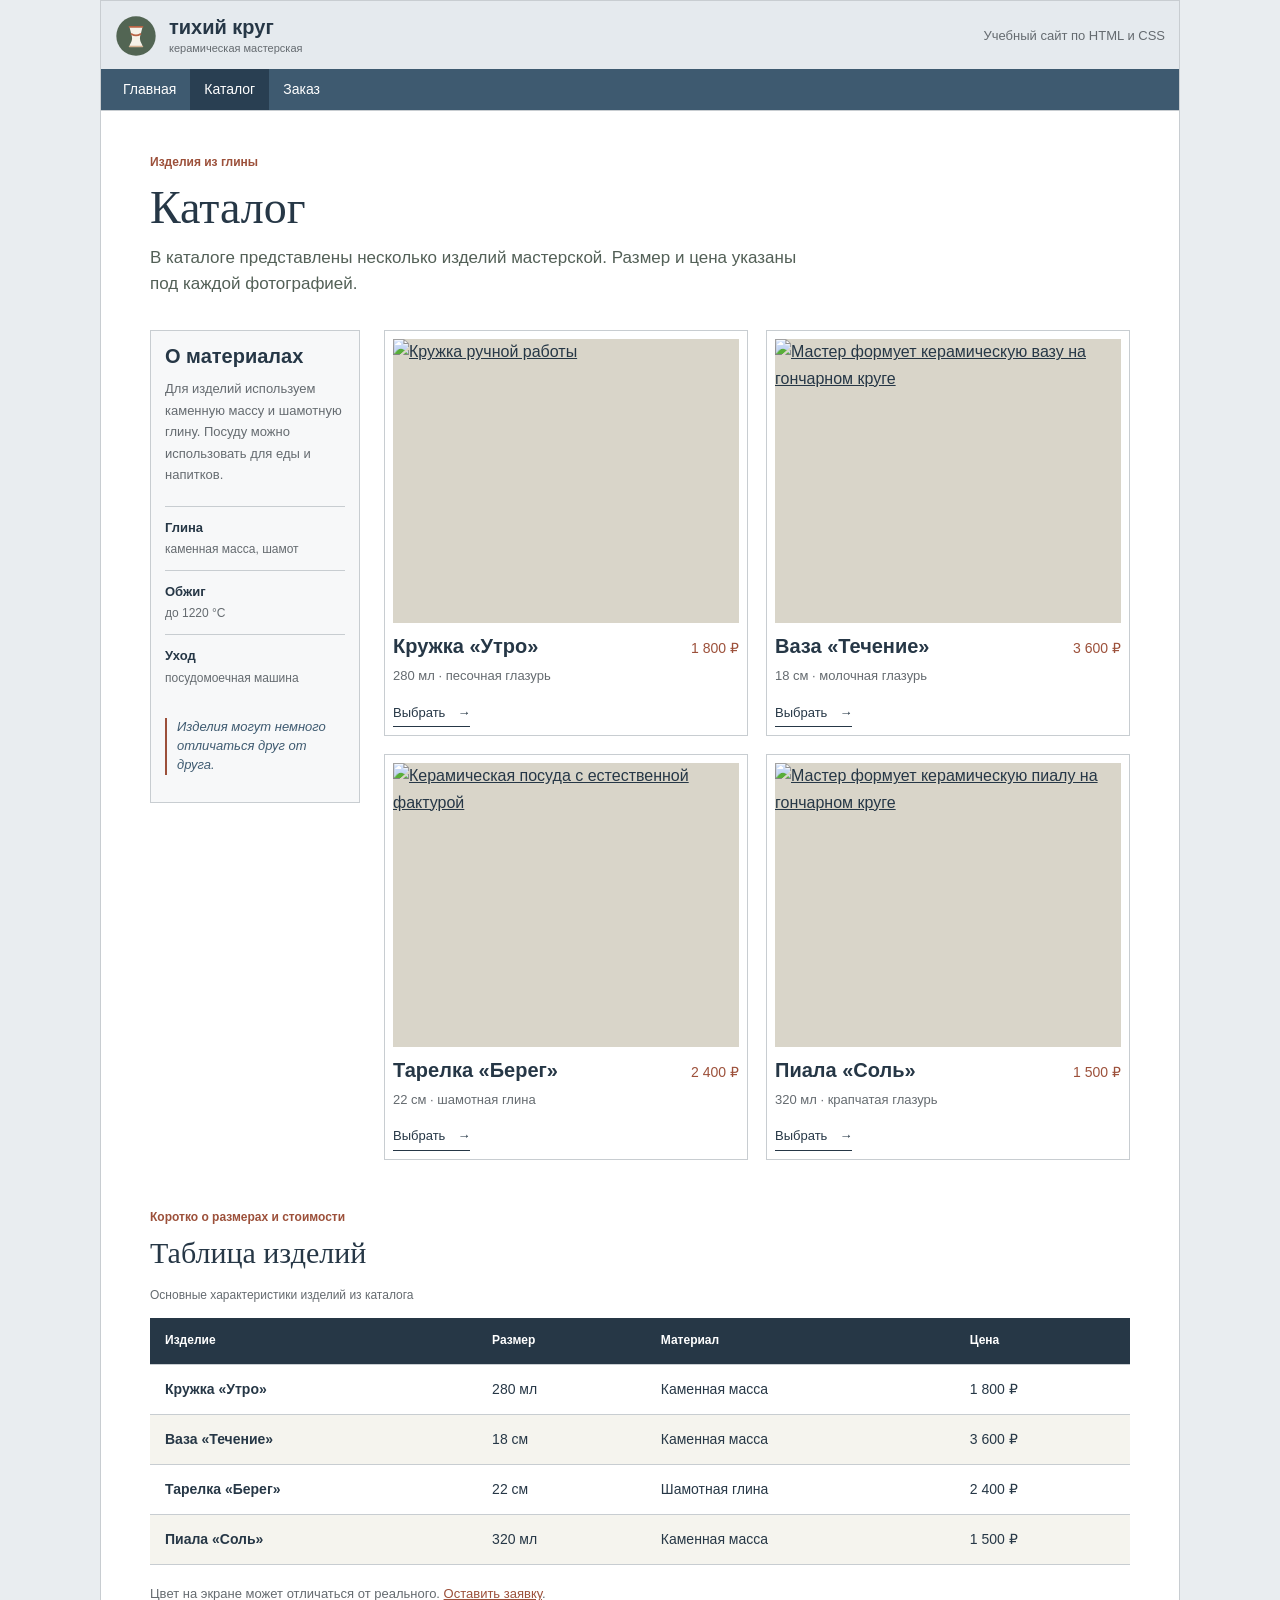
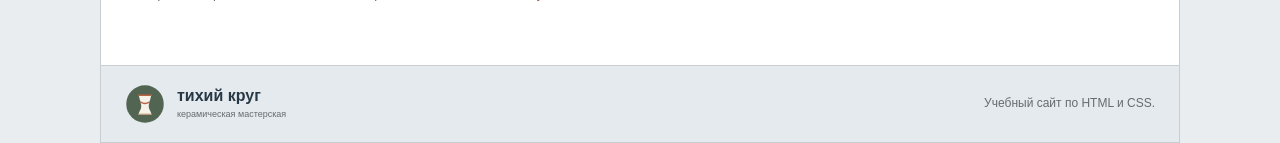
==== catalog.html @ 4a0a4d2e "Init commit" ====
<!doctype html>
<html lang="ru">
<head>
	<meta charset="utf-8">
	<meta name="viewport" content="width=device-width, initial-scale=1">
	<meta name="description" content="Каталог керамики мастерской Тихий круг: кружки, вазы и тарелки.">
	<title>Каталог — Тихий круг</title>
	<link rel="stylesheet" href="styles.css">
</head>
<body>
	<a class="skip-link" href="#main">Перейти к содержимому</a>
	<div class="site-shell">
		<header class="site-header">
			<a class="brand" href="index.html" aria-label="Тихий круг — главная">
				<img src="logo.svg" alt="Логотип мастерской Тихий круг" width="48" height="48">
				<span class="brand-name">тихий круг<small>керамическая мастерская</small></span>
			</a>
			<p class="header-note">Учебный сайт по HTML и CSS</p>
			<nav class="main-nav" aria-label="Главное меню">
				<a href="index.html">Главная</a>
				<a href="catalog.html" aria-current="page">Каталог</a>
				<a href="orders.html">Заказ</a>
			</nav>
		</header>

		<main id="main" class="section-wrap page-content">
			<div class="page-heading">
				<p class="eyebrow">Изделия из глины</p>
				<h1>Каталог</h1>
				<p class="page-lead">В каталоге представлены несколько изделий мастерской. Размер и цена указаны под каждой фотографией.</p>
			</div>

			<div class="catalog-layout">
				<aside class="catalog-aside" aria-label="О коллекции">
					<h2>О материалах</h2>
					  <p>Для изделий используем каменную массу и шамотную глину. Посуду можно использовать для еды и напитков.</p>
					<dl class="material-list">
						<div><dt>Глина</dt><dd>каменная масса, шамот</dd></div>
						<div><dt>Обжиг</dt><dd>до 1220 °C</dd></div>
						<div><dt>Уход</dt><dd>посудомоечная машина</dd></div>
					</dl>
					  <p class="aside-note">Изделия могут немного отличаться друг от друга.</p>
				</aside>

				<div class="catalog-main">
					<div class="product-grid catalog-grid">
						<article class="product-card" id="cup" data-kind="catalog">
							<a class="product-image-link" href="orders.html?item=cup" aria-label="Заказать кружку «Утро»">
								<img src="https://images.unsplash.com/photo-1572119865084-43c285814d63?auto=format&amp;fit=crop&amp;w=900&amp;q=85" alt="Кружка ручной работы">
							</a>
							<div class="product-meta"><h2>Кружка «Утро»</h2><span>1 800 ₽</span></div>
							<p>280 мл · песочная глазурь</p>
							<a class="text-link" href="orders.html?item=cup">Выбрать <span aria-hidden="true">→</span></a>
						</article>
						<article class="product-card" id="vase" data-kind="catalog">
							<a class="product-image-link" href="orders.html?item=vase" aria-label="Заказать вазу «Течение»">
								<img src="https://images.unsplash.com/photo-1493106641515-6b5631de4bb9?auto=format&amp;fit=crop&amp;w=900&amp;q=85" alt="Мастер формует керамическую вазу на гончарном круге">
							</a>
							<div class="product-meta"><h2>Ваза «Течение»</h2><span>3 600 ₽</span></div>
							<p>18 см · молочная глазурь</p>
							<a class="text-link" href="orders.html?item=vase">Выбрать <span aria-hidden="true">→</span></a>
						</article>
						<article class="product-card" id="plate" data-kind="catalog">
							<a class="product-image-link" href="orders.html?item=plate" aria-label="Заказать тарелку «Берег»">
								<img src="https://images.unsplash.com/photo-1578749556568-bc2c40e68b61?auto=format&amp;fit=crop&amp;w=900&amp;q=85" alt="Керамическая посуда с естественной фактурой">
							</a>
							<div class="product-meta"><h2>Тарелка «Берег»</h2><span>2 400 ₽</span></div>
							<p>22 см · шамотная глина</p>
							<a class="text-link" href="orders.html?item=plate">Выбрать <span aria-hidden="true">→</span></a>
						</article>
						<article class="product-card" id="bowl" data-kind="catalog">
							<a class="product-image-link" href="orders.html?item=bowl" aria-label="Заказать пиалу «Соль»">
								<img src="https://images.unsplash.com/photo-1493106641515-6b5631de4bb9?auto=format&amp;fit=crop&amp;w=900&amp;q=85" alt="Мастер формует керамическую пиалу на гончарном круге">
							</a>
							<div class="product-meta"><h2>Пиала «Соль»</h2><span>1 500 ₽</span></div>
							<p>320 мл · крапчатая глазурь</p>
							<a class="text-link" href="orders.html?item=bowl">Выбрать <span aria-hidden="true">→</span></a>
						</article>
					</div>
				</div>
			</div>

			<section class="price-section" aria-labelledby="price-title">
				<p class="eyebrow">Коротко о размерах и стоимости</p>
				<h2 id="price-title">Таблица изделий</h2>
				<div class="table-scroll">
					<table>
						<caption>Основные характеристики изделий из каталога</caption>
						<thead><tr><th scope="col">Изделие</th><th scope="col">Размер</th><th scope="col">Материал</th><th scope="col">Цена</th></tr></thead>
						<tbody>
							<tr><th scope="row">Кружка «Утро»</th><td>280 мл</td><td>Каменная масса</td><td>1 800 ₽</td></tr>
							<tr><th scope="row">Ваза «Течение»</th><td>18 см</td><td>Каменная масса</td><td>3 600 ₽</td></tr>
							<tr><th scope="row">Тарелка «Берег»</th><td>22 см</td><td>Шамотная глина</td><td>2 400 ₽</td></tr>
							<tr><th scope="row">Пиала «Соль»</th><td>320 мл</td><td>Каменная масса</td><td>1 500 ₽</td></tr>
						</tbody>
					</table>
				</div>
			</section>
			<p class="catalog-footnote">Цвет на экране может отличаться от реального. <a href="orders.html">Оставить заявку</a>.</p>
		</main>

		<footer class="site-footer">
			<a class="brand brand-footer" href="index.html"><img src="logo.svg" alt="" width="40" height="40"><span class="brand-name">тихий круг<small>керамическая мастерская</small></span></a>
			<p>Учебный сайт по HTML и CSS.</p>
		</footer>
	</div>
</body>
</html>
---- styles.css ----
:root {
  color-scheme: light;
  --ink: #263746;
  --muted: #656b70;
  --paper: #e9edf0;
  --white: #fff;
  --line: #c8cdd1;
  --moss: #3e5a70;
  --clay: #9c503a;
  --serif: Georgia, "Times New Roman", serif;
  --sans: Arial, Helvetica, sans-serif;
}

* { box-sizing: border-box; }

html { scroll-behavior: smooth; }

body {
  margin: 0;
  background: var(--paper);
  color: var(--ink);
  font-family: var(--sans);
  line-height: 1.65;
}

img { display: block; max-width: 100%; }

a { color: inherit; }

a:focus-visible, button:focus-visible, input:focus-visible, select:focus-visible, textarea:focus-visible {
  outline: 3px solid var(--clay);
  outline-offset: 3px;
}

.site-shell { width: min(100%, 1080px); margin-inline: auto; background: var(--white); border: 1px solid var(--line); }
.section-wrap { width: min(980px, calc(100% - 48px)); margin-inline: auto; }

.skip-link {
  position: fixed;
  z-index: 20;
  top: 8px;
  left: 8px;
  padding: 10px 16px;
  transform: translateY(-160%);
  background: var(--ink);
  color: white;
}

.skip-link:focus { transform: translateY(0); }

.site-header { display: flex; flex-wrap: wrap; align-items: center; gap: 12px 24px; padding: 14px; background: #e5eaee; border-bottom: 1px solid var(--line); }

.brand { display: inline-flex; align-items: center; gap: 12px; width: fit-content; text-decoration: none; }
.brand img { width: 42px; height: 42px; }
.brand-name { font: bold 20px/1.1 var(--sans); letter-spacing: 0; }
.brand-name small { display: block; margin-top: 4px; color: var(--muted); font: 11px/1.2 var(--sans); letter-spacing: 0; }
.header-note { margin: 0 0 0 auto; color: var(--muted); font-size: 13px; }
.main-nav { display: flex; flex-wrap: wrap; gap: 0; width: calc(100% + 28px); margin: 0 -14px -14px; padding: 0 8px; background: var(--moss); }
.main-nav a { padding: 9px 14px; color: white; text-decoration: none; font-size: 14px; }
.main-nav a:hover, .main-nav a[aria-current="page"] { background: #293f52; color: white; }
.main-nav a::after { display: none; }

.home-hero { position: relative; height: 400px; overflow: hidden; background: #39483e; color: white; }
.hero-image { position: absolute; inset: 0; width: 100%; height: 100%; object-fit: cover; object-position: center 54%; }
.home-hero::after { position: absolute; inset: 0; background: rgb(20 32 27 / 48%); content: ""; }
.hero-copy { position: absolute; z-index: 1; top: 50%; left: max(24px, calc((100% - 980px) / 2)); width: min(500px, calc(100% - 48px)); transform: translateY(-50%); }
.eyebrow { margin: 0 0 10px; color: var(--clay); font-size: 12px; font-weight: 700; letter-spacing: 0; }
.hero-copy .eyebrow { color: white; }
h1, h2, h3, p { margin-top: 0; }
h1, h2, blockquote { font-family: var(--serif); font-weight: 500; letter-spacing: 0; }
.hero-copy h1 { max-width: 500px; margin-bottom: 12px; font-size: 50px; line-height: 1.08; }
.hero-copy > p:not(.eyebrow) { max-width: 430px; margin-bottom: 18px; color: white; font-size: 16px; }
.button { display: inline-flex; align-items: center; justify-content: center; gap: 12px; min-height: 42px; padding: 9px 14px; border: 1px solid #888; font: bold 14px var(--sans); text-decoration: none; cursor: pointer; }
.button-light { background: var(--paper); color: var(--ink); }
.button-light:hover { background: white; }
.button-dark { background: var(--ink); color: white; }
.button-dark:hover { background: #293f52; }
.hero-caption { position: absolute; z-index: 1; right: 24px; bottom: 12px; margin: 0; color: white; font-size: 12px; }

.intro-section { display: grid; grid-template-columns: 1fr 1fr; gap: 36px; padding-block: 52px; }
.intro-section h2, .section-title-row h2, .price-section h2, .order-form-section h2, .order-aside h2 { margin-bottom: 0; font-size: 34px; line-height: 1.15; }
.intro-section h2 em { color: var(--clay); font-weight: 400; }
.intro-copy { max-width: 540px; padding-top: 4px; }
.intro-copy > p { margin-bottom: 18px; color: #4a574f; font-size: 16px; }
.value-list { display: grid; gap: 12px; margin: 0 0 24px; padding: 0; list-style: none; }
.value-list li { display: flex; gap: 16px; align-items: baseline; padding-bottom: 11px; border-bottom: 1px solid var(--line); font-size: 14px; }
.value-list li span { color: var(--clay); font: 15px var(--serif); }
.text-link { display: inline-flex; align-items: center; gap: 12px; width: fit-content; padding-block: 3px; border-bottom: 1px solid currentColor; color: var(--ink); font-size: 14px; text-decoration: none; }
.text-link:hover { color: var(--clay); }

.featured-section { padding-block: 42px; background: #f0f2f4; border-top: 1px solid var(--line); border-bottom: 1px solid var(--line); }
.section-title-row { display: flex; align-items: end; justify-content: space-between; gap: 20px; margin-bottom: 20px; }
.section-title-row .eyebrow { margin-bottom: 10px; }
.section-title-row h2 { font-size: 32px; }
.product-grid { display: grid; grid-template-columns: repeat(3, minmax(0, 1fr)); gap: 20px; }
.product-card { min-width: 0; }
.product-card { padding: 10px; border: 1px solid var(--line); background: white; }
.product-image-link { display: block; overflow: hidden; background: #d9d5c9; }
.product-image-link img { width: 100%; aspect-ratio: 1 / 0.9; object-fit: cover; }
.product-meta { display: flex; align-items: baseline; justify-content: space-between; gap: 10px; margin-top: 10px; }
.product-meta h2, .product-meta h3 { margin: 0; font: bold 18px/1.3 var(--sans); }
.product-meta span { flex: 0 0 auto; color: var(--clay); font-size: 14px; }
.product-card > p { margin: 5px 0 0; color: var(--muted); font-size: 13px; }
#main .featured-section .section-wrap .product-grid .product-card[data-kind="featured"] .product-meta h3 { color: var(--ink); }

.quote-section { padding-block: 42px; text-align: center; }
.quote-section .eyebrow { margin-bottom: 14px; }
.quote-section blockquote { max-width: 760px; margin: 0 auto 10px; color: var(--moss); font-size: 26px; line-height: 1.3; }
.quote-credit { margin: 0; color: var(--muted); font-size: 13px; }

.page-content { padding-block: 42px 60px; }
.page-heading { max-width: 760px; margin-bottom: 34px; }
.page-heading .eyebrow { margin-bottom: 10px; }
.page-heading h1 { margin-bottom: 12px; font-size: 46px; line-height: 1.1; }
.page-lead { max-width: 650px; margin-bottom: 0; color: #536057; font: 17px/1.5 var(--sans); }
.catalog-layout { display: grid; grid-template-columns: 210px minmax(0, 1fr); gap: 24px; align-items: start; }
.catalog-aside { padding: 14px; border: 1px solid var(--line); background: #f7f8f9; }
.catalog-aside h2 { margin-bottom: 10px; font: bold 20px var(--sans); }
.catalog-aside > p { color: var(--muted); font-size: 13px; }
.material-list { margin: 20px 0; }
.material-list div { padding-block: 10px; border-top: 1px solid var(--line); }
.material-list dt { font-weight: 600; font-size: 13px; }
.material-list dd { margin: 2px 0 0; color: var(--muted); font-size: 12px; }
.aside-note { padding-left: 10px; border-left: 2px solid var(--clay); color: var(--moss) !important; font: italic 14px/1.45 var(--sans); }
.catalog-grid { grid-template-columns: repeat(2, minmax(0, 1fr)); gap: 18px; }
.catalog-grid .product-card { padding: 8px; }
.catalog-grid .product-image-link img { aspect-ratio: 1 / 0.82; }
.catalog-grid .product-meta h2 { font-size: 20px; }
.catalog-grid .text-link { margin-top: 12px; font-size: 13px; }
.price-section { margin-top: 48px; }
.price-section .eyebrow { margin-bottom: 8px; }
.price-section h2 { margin-bottom: 16px; font-size: 30px; }
.table-scroll { overflow-x: auto; }
table { width: 100%; border-collapse: collapse; text-align: left; }
caption { padding: 0 0 12px; color: var(--muted); font-size: 12px; text-align: left; }
th, td { padding: 13px 15px; border-bottom: 1px solid var(--line); font-size: 14px; }
thead th { background: var(--ink); color: white; font-size: 12px; font-weight: 600; }
tbody th { font-weight: 600; }
tbody tr:nth-child(even) { background: #f5f4ee; }
.catalog-footnote { margin: 18px 0 0; color: var(--muted); font-size: 13px; }
.catalog-footnote a { color: var(--clay); }

.order-layout { display: grid; grid-template-columns: minmax(0, 1fr) minmax(280px, 0.8fr); gap: clamp(40px, 9vw, 120px); align-items: start; }
.order-form-section h2, .order-aside h2 { margin-bottom: 8px; font-size: 34px; }
.form-intro { margin-bottom: 26px; color: var(--muted); font-size: 13px; }
.order-form { display: grid; gap: 20px; }
.form-row { display: grid; gap: 7px; margin: 0; padding: 0; border: 0; }
.form-row > label, .form-row legend { font-size: 13px; font-weight: 600; }
.form-row > label span { color: var(--clay); }
.form-row input:not([type="radio"]), .form-row select, .form-row textarea { width: 100%; min-height: 46px; padding: 11px 12px; border: 1px solid #bec5bb; border-radius: 0; background: white; color: var(--ink); font: 15px var(--sans); }
.form-row textarea { resize: vertical; }
.form-row input::placeholder, .form-row textarea::placeholder { color: #89928a; }
.delivery-options { grid-template-columns: repeat(2, max-content); gap: 10px 24px; }
.delivery-options legend { grid-column: 1 / -1; margin-bottom: 2px; }
.delivery-options label, .consent-row { display: inline-flex; align-items: flex-start; gap: 8px; font-size: 13px; }
.delivery-options input, .consent-row input { accent-color: var(--moss); }
.consent-row { max-width: 440px; color: var(--muted); }
.order-form .button { justify-self: start; }
.form-note { margin: -12px 0 0; color: var(--muted); font-size: 11px; }
.order-aside { padding-top: 8px; }
.order-image { width: 100%; max-height: 330px; margin-bottom: 28px; object-fit: cover; }
.order-aside h2 { font-size: 30px; }
.steps-list { display: grid; gap: 16px; margin: 22px 0; padding: 0; list-style: none; }
.steps-list li { display: grid; grid-template-columns: 36px 1fr; gap: 12px; }
.steps-list li > span { color: var(--clay); font: 16px var(--serif); }
.steps-list strong { font: 600 14px var(--sans); }
.steps-list p { margin: 3px 0 0; color: var(--muted); font-size: 13px; }

.site-footer { display: flex; flex-wrap: wrap; align-items: center; justify-content: space-between; gap: 14px 24px; padding: 18px 24px; background: #e5eaee; color: var(--ink); border-top: 1px solid var(--line); }
.brand-footer img { width: 40px; height: 40px; }
.brand-footer .brand-name { font-size: 16px; }
.brand-footer .brand-name small { color: var(--muted); font-size: 9px; }
.site-footer > p { margin: 0; color: var(--muted); font-size: 12px; }
.site-footer > a:not(.brand) { color: #174e78; font-size: 13px; }

@media (max-width: 760px) {
  .section-wrap { width: min(100% - 32px, 560px); }
  .site-header { gap: 10px; padding: 12px; }
  .brand img { width: 42px; height: 42px; }
  .brand-name { font-size: 18px; }
  .header-note { display: none; }
  .main-nav { width: calc(100% + 24px); margin: 0 -12px -12px; }
  .home-hero { height: 360px; }
  .hero-copy { left: 20px; width: calc(100% - 40px); }
  .hero-copy h1 { font-size: 42px; }
  .hero-copy > p:not(.eyebrow) { max-width: 390px; font-size: 14px; }
  .hero-caption { right: 20px; bottom: 10px; }
  .intro-section { grid-template-columns: 1fr; gap: 18px; padding-block: 34px; }
  .intro-section h2 { font-size: 30px; }
  .featured-section { padding-block: 30px; }
  .section-title-row { align-items: start; flex-direction: column; }
  .section-title-row h2 { font-size: 28px; }
  .product-grid { grid-template-columns: repeat(2, minmax(0, 1fr)); gap: 12px; }
  .product-meta { align-items: start; flex-direction: column; gap: 3px; }
  .product-meta h2, .product-meta h3 { font-size: 16px; }
  .quote-section { padding-block: 30px; }
  .quote-section blockquote { font-size: 22px; }
  .page-content { padding-block: 30px 42px; }
  .page-heading h1 { font-size: 38px; }
  .page-heading { margin-bottom: 28px; }
  .page-lead { font-size: 16px; }
  .catalog-layout { grid-template-columns: 1fr; gap: 16px; }
  .catalog-aside { display: grid; grid-template-columns: 1fr 1fr; gap: 6px 20px; padding: 18px 0 0; }
  .catalog-aside h2, .catalog-aside > p:first-of-type { grid-column: 1 / -1; }
  .catalog-aside .material-list { margin: 0; }
  .catalog-aside .aside-note { align-self: center; }
  .catalog-grid { gap: 12px; }
  .catalog-grid .product-meta h2 { font-size: 16px; }
  .price-section { margin-top: 36px; }
  th, td { padding: 10px; font-size: 12px; }
  .order-layout { grid-template-columns: 1fr; gap: 32px; }
  .order-aside { max-width: 500px; }
  .site-footer { align-items: flex-start; flex-direction: column; gap: 10px; padding: 16px; }
}

@media (max-width: 390px) {
  .main-nav { gap: 6px 15px; }
  .main-nav a { font-size: 13px; }
  .hero-copy h1 { font-size: 38px; }
  .catalog-aside { grid-template-columns: 1fr; }
  .catalog-aside h2, .catalog-aside > p:first-of-type { grid-column: auto; }
  .catalog-aside .aside-note { margin-bottom: 0; }
  .product-meta h2, .product-meta h3 { font-size: 15px; }
}

@media print {
  body, .site-shell { background: white; }
  .site-header, .site-footer { display: none; }
  .page-content { width: 100%; padding: 0; }
}

@media (prefers-reduced-motion: reduce) {
  *, *::before, *::after { scroll-behavior: auto !important; transition-duration: 0.01ms !important; }
}
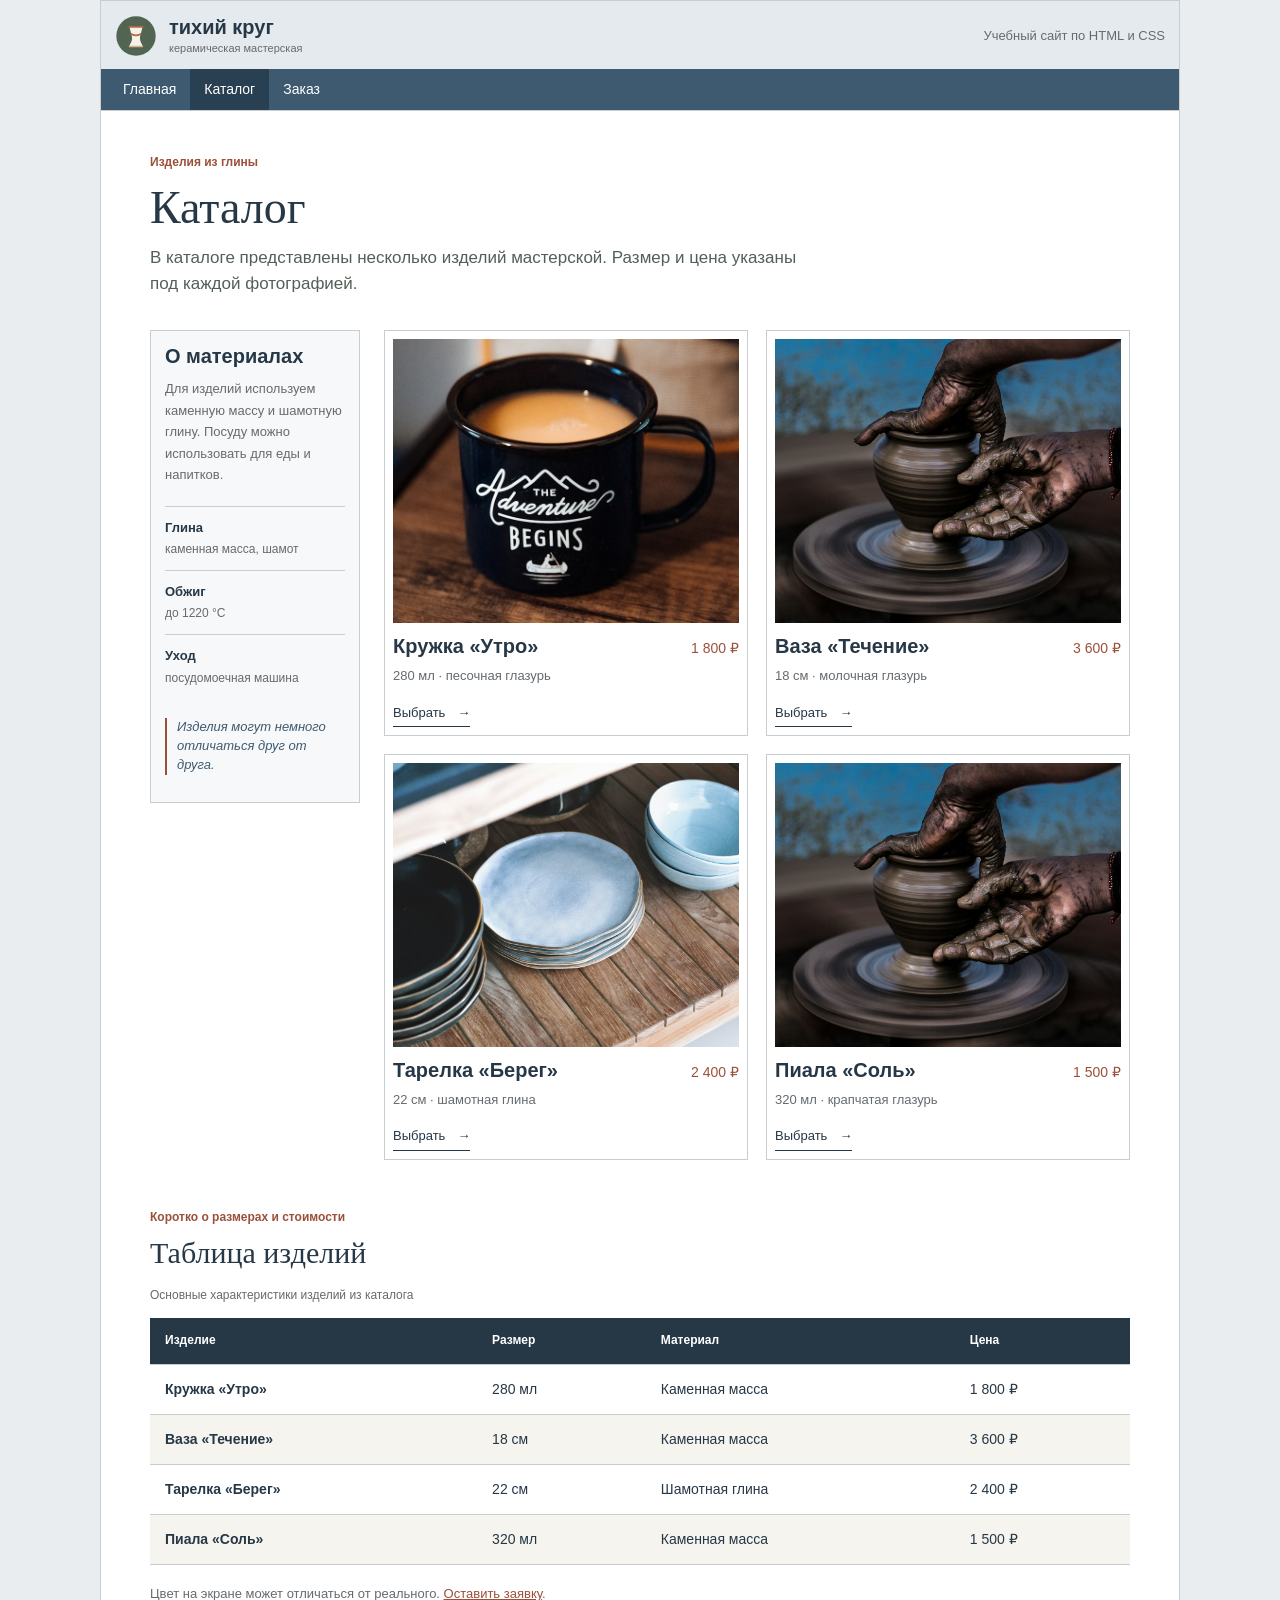
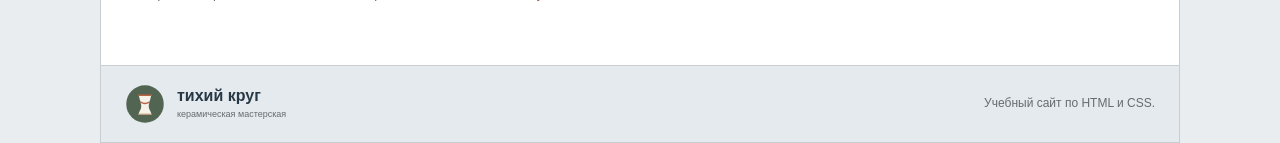
==== commit f108d821: "Убрал внешние ссылки на изображения." ====
--- a/catalog.html
+++ b/catalog.html
@@ -46,7 +46,7 @@
 					<div class="product-grid catalog-grid">
 						<article class="product-card" id="cup" data-kind="catalog">
 							<a class="product-image-link" href="orders.html?item=cup" aria-label="Заказать кружку «Утро»">
-								<img src="https://images.unsplash.com/photo-1572119865084-43c285814d63?auto=format&amp;fit=crop&amp;w=900&amp;q=85" alt="Кружка ручной работы">
+								<img src="Assets/cup.jpg" alt="Кружка ручной работы">
 							</a>
 							<div class="product-meta"><h2>Кружка «Утро»</h2><span>1 800 ₽</span></div>
 							<p>280 мл · песочная глазурь</p>
@@ -54,7 +54,7 @@
 						</article>
 						<article class="product-card" id="vase" data-kind="catalog">
 							<a class="product-image-link" href="orders.html?item=vase" aria-label="Заказать вазу «Течение»">
-								<img src="https://images.unsplash.com/photo-1493106641515-6b5631de4bb9?auto=format&amp;fit=crop&amp;w=900&amp;q=85" alt="Мастер формует керамическую вазу на гончарном круге">
+								<img src="Assets/vase.jpg" alt="Мастер формует керамическую вазу на гончарном круге">
 							</a>
 							<div class="product-meta"><h2>Ваза «Течение»</h2><span>3 600 ₽</span></div>
 							<p>18 см · молочная глазурь</p>
@@ -62,7 +62,7 @@
 						</article>
 						<article class="product-card" id="plate" data-kind="catalog">
 							<a class="product-image-link" href="orders.html?item=plate" aria-label="Заказать тарелку «Берег»">
-								<img src="https://images.unsplash.com/photo-1578749556568-bc2c40e68b61?auto=format&amp;fit=crop&amp;w=900&amp;q=85" alt="Керамическая посуда с естественной фактурой">
+								<img src="Assets/ceramics.jpg" alt="Керамическая посуда с естественной фактурой">
 							</a>
 							<div class="product-meta"><h2>Тарелка «Берег»</h2><span>2 400 ₽</span></div>
 							<p>22 см · шамотная глина</p>
@@ -70,7 +70,7 @@
 						</article>
 						<article class="product-card" id="bowl" data-kind="catalog">
 							<a class="product-image-link" href="orders.html?item=bowl" aria-label="Заказать пиалу «Соль»">
-								<img src="https://images.unsplash.com/photo-1493106641515-6b5631de4bb9?auto=format&amp;fit=crop&amp;w=900&amp;q=85" alt="Мастер формует керамическую пиалу на гончарном круге">
+								<img src="Assets/vase.jpg" alt="Мастер формует керамическую пиалу на гончарном круге">
 							</a>
 							<div class="product-meta"><h2>Пиала «Соль»</h2><span>1 500 ₽</span></div>
 							<p>320 мл · крапчатая глазурь</p>
